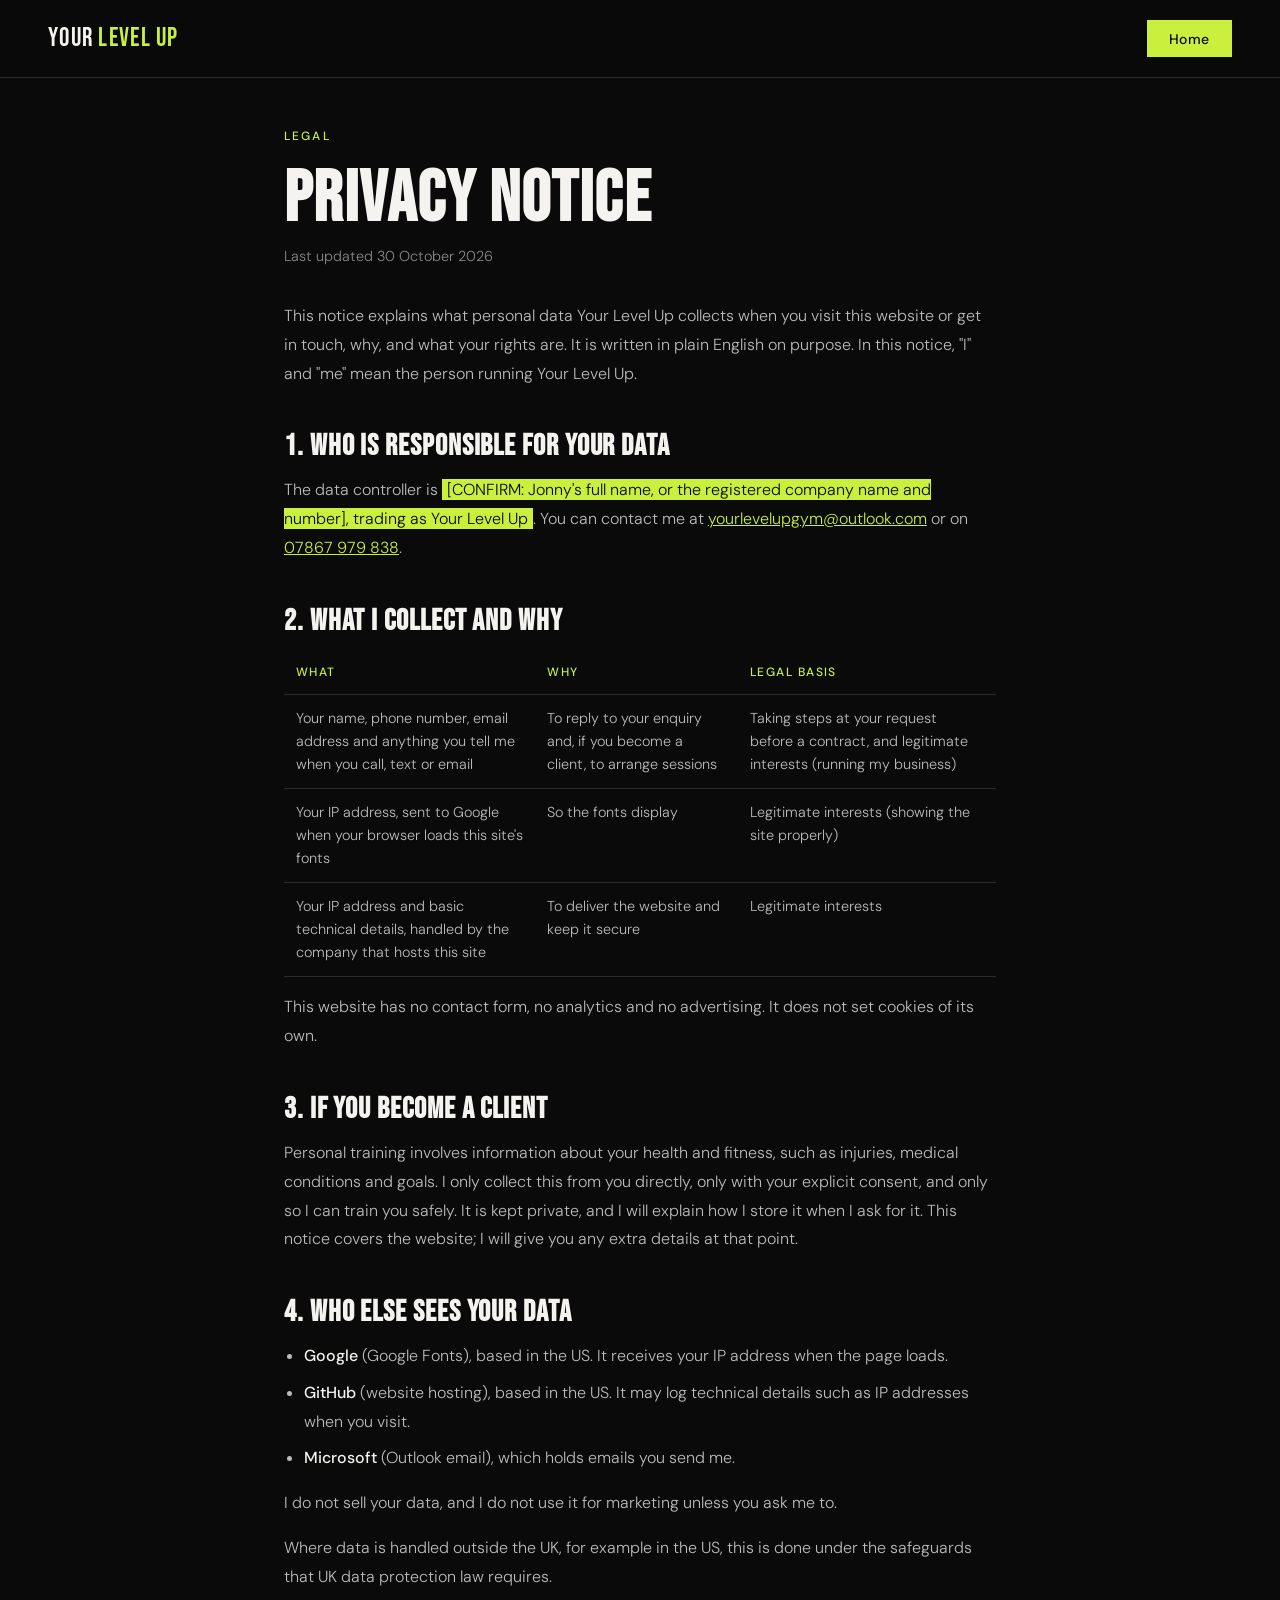
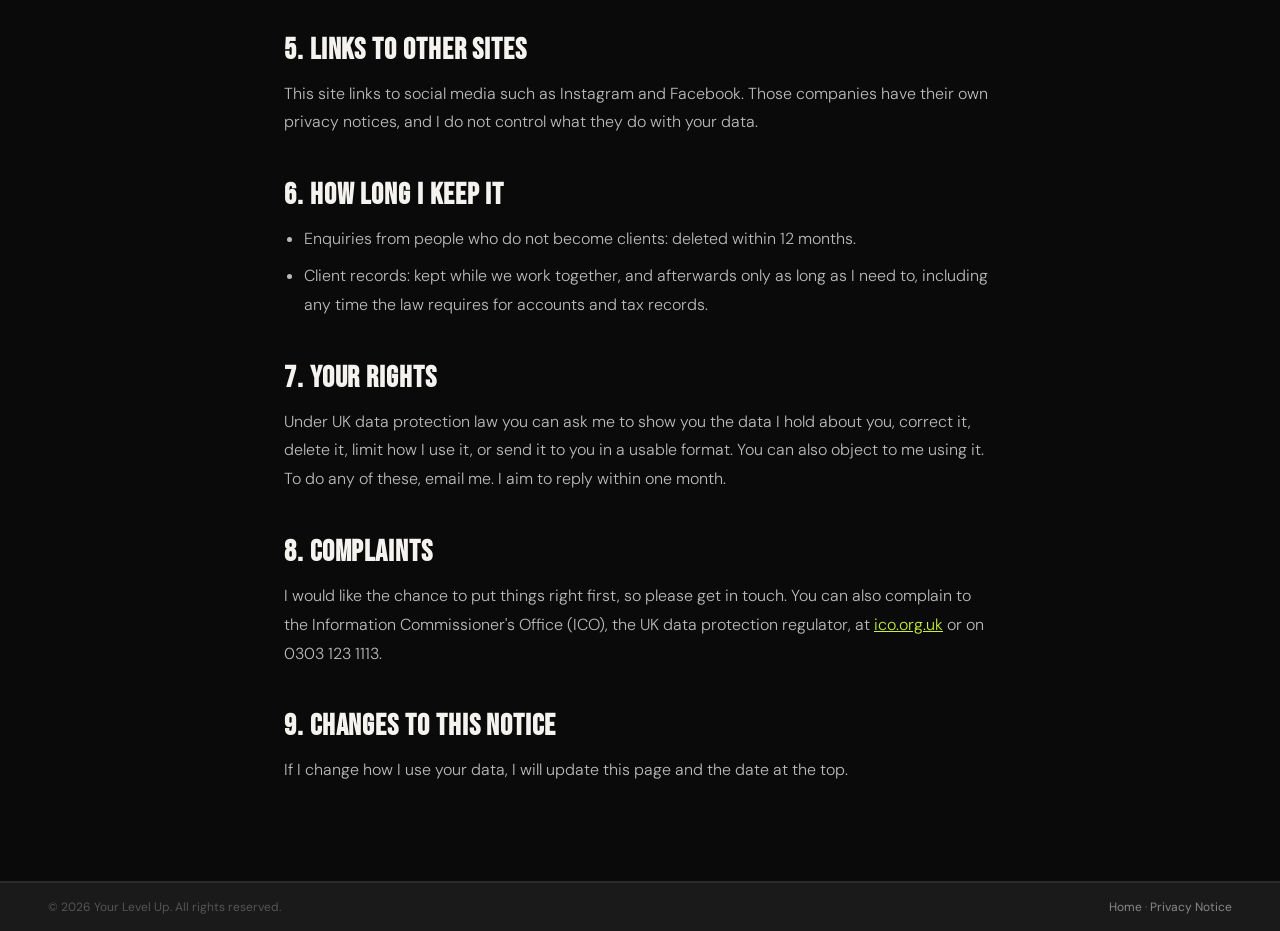
==== privacy.html @ 01226419 "Rebrand to PT" ====
<!DOCTYPE html>
<html lang="en-GB">
<head>
<meta charset="UTF-8">
<meta name="viewport" content="width=device-width, initial-scale=1.0">
<title>Privacy Notice – Your Level Up</title>
<meta name="description" content="How Your Level Up handles your personal data.">
<link rel="stylesheet" href="style.css">
<link href="https://fonts.googleapis.com/css2?family=Bebas+Neue&family=DM+Sans:ital,wght@0,300;0,400;0,500;1,300&display=swap" rel="stylesheet">
</head>
<body>

<nav>
  <a href="index.html" class="nav-logo">YOUR <span>LEVEL UP</span></a>
  <a href="index.html" class="nav-cta">Home</a>
</nav>

<main class="prose">
  <div class="section-tag">Legal</div>
  <h1>Privacy Notice</h1>
  <p class="meta">Last updated 30 October 2026</p>

  <p>This notice explains what personal data Your Level Up collects when you visit this website or get in touch, why, and what your rights are. It is written in plain English on purpose. In this notice, "I" and "me" mean the person running Your Level Up.</p>

  <h2>1. Who is responsible for your data</h2>
  <p>The data controller is <span class="todo">[CONFIRM: Jonny's full name, or the registered company name and number], trading as Your Level Up</span>. You can contact me at <a href="mailto:yourlevelupgym@outlook.com">yourlevelupgym@outlook.com</a> or on <a href="tel:07867979838">07867 979 838</a>.</p>

  <h2>2. What I collect and why</h2>
  <div class="tw">
  <table class="tbl">
    <thead><tr><th>What</th><th>Why</th><th>Legal basis</th></tr></thead>
    <tbody>
      <tr><td>Your name, phone number, email address and anything you tell me when you call, text or email</td><td>To reply to your enquiry and, if you become a client, to arrange sessions</td><td>Taking steps at your request before a contract, and legitimate interests (running my business)</td></tr>
      <tr><td>Your IP address, sent to Google when your browser loads this site's fonts</td><td>So the fonts display</td><td>Legitimate interests (showing the site properly)</td></tr>
      <tr><td>Your IP address and basic technical details, handled by the company that hosts this site</td><td>To deliver the website and keep it secure</td><td>Legitimate interests</td></tr>
    </tbody>
  </table>
  </div>
  <p>This website has no contact form, no analytics and no advertising. It does not set cookies of its own.</p>

  <h2>3. If you become a client</h2>
  <p>Personal training involves information about your health and fitness, such as injuries, medical conditions and goals. I only collect this from you directly, only with your explicit consent, and only so I can train you safely. It is kept private, and I will explain how I store it when I ask for it. This notice covers the website; I will give you any extra details at that point.</p>

  <h2>4. Who else sees your data</h2>
  <ul>
    <li><strong>Google</strong> (Google Fonts), based in the US. It receives your IP address when the page loads.</li>
    <li><strong>GitHub</strong> (website hosting), based in the US. It may log technical details such as IP addresses when you visit.</li>
    <li><strong>Microsoft</strong> (Outlook email), which holds emails you send me.</li>
  </ul>
  <p>I do not sell your data, and I do not use it for marketing unless you ask me to.</p>
  <p>Where data is handled outside the UK, for example in the US, this is done under the safeguards that UK data protection law requires.</p>

  <h2>5. Links to other sites</h2>
  <p>This site links to social media such as Instagram and Facebook. Those companies have their own privacy notices, and I do not control what they do with your data.</p>

  <h2>6. How long I keep it</h2>
  <ul>
    <li>Enquiries from people who do not become clients: deleted within 12 months.</li>
    <li>Client records: kept while we work together, and afterwards only as long as I need to, including any time the law requires for accounts and tax records.</li>
  </ul>

  <h2>7. Your rights</h2>
  <p>Under UK data protection law you can ask me to show you the data I hold about you, correct it, delete it, limit how I use it, or send it to you in a usable format. You can also object to me using it. To do any of these, email me. I aim to reply within one month.</p>

  <h2>8. Complaints</h2>
  <p>I would like the chance to put things right first, so please get in touch. You can also complain to the Information Commissioner's Office (ICO), the UK data protection regulator, at <a href="https://ico.org.uk/make-a-complaint/" target="_blank" rel="noopener noreferrer">ico.org.uk</a> or on 0303 123 1113.</p>

  <h2>9. Changes to this notice</h2>
  <p>If I change how I use your data, I will update this page and the date at the top.</p>
</main>

<footer>
  <div class="footer-bottom">
    <p>© 2026 Your Level Up. All rights reserved.</p>
    <p><a href="index.html">Home</a> · <a href="privacy.html">Privacy Notice</a></p>
  </div>
</footer>

</body>
</html>
---- style.css ----
/* =============================================
   YOUR LEVEL UP — Main Stylesheet
   ============================================= */

*, *::before, *::after {
  margin: 0;
  padding: 0;
  box-sizing: border-box;
}

:root {
  --black: #0a0a0a;
  --white: #f5f3ef;
  --lime: #c8f03c;
  --mid: #1a1a1a;
  --border: #2a2a2a;
}

html { scroll-behavior: smooth; }

body {
  font-family: 'DM Sans', sans-serif;
  background: var(--black);
  color: var(--white);
  overflow-x: hidden;
}

/* =============================================
   MOBILE MENU OVERLAY
   ============================================= */

.mobile-menu {
  display: none;
  position: fixed;
  top: 0;
  left: 0;
  width: 100vw;
  height: 100vh;
  background: #0a0a0a;
  z-index: 999;
  flex-direction: column;
  align-items: center;
  justify-content: center;
  gap: 2rem;
}

.mobile-menu.open {
  display: flex;
}

.mobile-menu a {
  font-family: 'Bebas Neue', sans-serif;
  font-size: 2.5rem;
  color: #aaa;
  text-decoration: none;
  letter-spacing: 0.08em;
  transition: color 0.2s;
}

.mobile-menu a:hover {
  color: var(--white);
}

.mobile-menu-cta {
  background: var(--lime);
  color: var(--black) !important;
  padding: 0.6rem 2rem;
  font-size: 1.8rem !important;
  margin-top: 0.5rem;
}

/* =============================================
   NAVIGATION
   ============================================= */

nav {
  position: fixed;
  top: 0;
  left: 0;
  right: 0;
  z-index: 1000;
  display: flex;
  align-items: center;
  justify-content: space-between;
  padding: 1.25rem 3rem;
  background: rgba(10,10,10,0.95);
  backdrop-filter: blur(8px);
  border-bottom: 1px solid var(--border);
}

.nav-logo {
  font-family: 'Bebas Neue', sans-serif;
  font-size: 1.6rem;
  letter-spacing: 0.05em;
  color: var(--white);
  text-decoration: none;
  line-height: 1;
}

.nav-logo span { color: var(--lime); }

.nav-links {
  display: flex;
  gap: 2rem;
  list-style: none;
}

.nav-links a {
  color: #aaa;
  text-decoration: none;
  font-size: 0.875rem;
  font-weight: 400;
  letter-spacing: 0.03em;
  transition: color 0.2s;
}

.nav-links a:hover { color: var(--white); }

.nav-cta {
  background: var(--lime);
  color: var(--black);
  font-size: 0.875rem;
  font-weight: 500;
  padding: 0.6rem 1.4rem;
  text-decoration: none;
  letter-spacing: 0.03em;
  transition: opacity 0.2s;
}

.nav-cta:hover { opacity: 0.85; }

.nav-hamburger {
  display: none;
  flex-direction: column;
  gap: 5px;
  background: none;
  border: none;
  cursor: pointer;
  padding: 4px;
  z-index: 1001;
  position: relative;
}

.nav-hamburger span {
  display: block;
  width: 24px;
  height: 2px;
  background: var(--white);
  transition: transform 0.3s, opacity 0.3s;
}

.nav-hamburger.active span:nth-child(1) { transform: translateY(7px) rotate(45deg); }
.nav-hamburger.active span:nth-child(2) { opacity: 0; }
.nav-hamburger.active span:nth-child(3) { transform: translateY(-7px) rotate(-45deg); }

/* =============================================
   HERO
   ============================================= */

.hero {
  min-height: 100vh;
  display: flex;
  flex-direction: column;
  justify-content: flex-end;
  padding: 80px 3rem 5rem;
  position: relative;
  overflow: hidden;
  background: var(--black);
}

.hero-bg {
  position: absolute;
  inset: 0;
  background: linear-gradient(135deg, #0a0a0a 40%, #1a1a0a 100%);
}

.hero-grid {
  position: absolute;
  inset: 0;
  background-image:
    linear-gradient(var(--border) 1px, transparent 1px),
    linear-gradient(90deg, var(--border) 1px, transparent 1px);
  background-size: 80px 80px;
  opacity: 0.4;
}

.hero-accent {
  position: absolute;
  top: 20%; right: 5%;
  width: 420px; height: 420px;
  border: 1px solid #2a2a2a;
  transform: rotate(15deg);
  opacity: 0.6;
}

.hero-accent2 {
  position: absolute;
  top: 25%; right: 8%;
  width: 300px; height: 300px;
  border: 1px solid var(--lime);
  transform: rotate(15deg);
  opacity: 0.2;
}

.hero-tag {
  position: relative;
  font-size: 0.8rem;
  letter-spacing: 0.18em;
  color: var(--lime);
  text-transform: uppercase;
  margin-bottom: 1.5rem;
  font-weight: 500;
}

.hero h1 {
  position: relative;
  font-family: 'Bebas Neue', sans-serif;
  font-size: clamp(5rem, 13vw, 12rem);
  line-height: 0.9;
  letter-spacing: 0.02em;
  margin-bottom: 2rem;
}

.hero h1 .line2 { color: var(--lime); display: block; }

.hero-sub {
  position: relative;
  max-width: 480px;
  font-size: 1.05rem;
  color: #aaa;
  line-height: 1.7;
  margin-bottom: 2.5rem;
  font-weight: 300;
}

.hero-btns {
  position: relative;
  display: flex;
  gap: 1rem;
  align-items: center;
}

.hero-scroll {
  position: absolute;
  bottom: 2rem; right: 3rem;
  writing-mode: vertical-rl;
  font-size: 0.7rem;
  letter-spacing: 0.15em;
  color: #555;
  text-transform: uppercase;
}

/* =============================================
   BUTTONS
   ============================================= */

.btn-primary {
  background: var(--lime);
  color: var(--black);
  font-size: 0.9rem;
  font-weight: 500;
  padding: 0.85rem 2rem;
  text-decoration: none;
  letter-spacing: 0.05em;
  text-transform: uppercase;
  transition: opacity 0.2s;
  display: inline-block;
}

.btn-primary:hover { opacity: 0.85; }

.btn-ghost {
  color: var(--white);
  font-size: 0.9rem;
  font-weight: 400;
  text-decoration: none;
  border-bottom: 1px solid #555;
  padding-bottom: 2px;
  letter-spacing: 0.03em;
  transition: border-color 0.2s;
}

.btn-ghost:hover { border-color: var(--white); }

/* =============================================
   STATS STRIP
   ============================================= */

.stats {
  display: grid;
  grid-template-columns: repeat(4, 1fr);
  border-top: 1px solid var(--border);
  border-bottom: 1px solid var(--border);
  background: var(--mid);
}

.stat {
  padding: 2rem;
  border-right: 1px solid var(--border);
  text-align: center;
}

.stat:last-child { border-right: none; }

.stat-num {
  font-family: 'Bebas Neue', sans-serif;
  font-size: 3rem;
  color: var(--lime);
  line-height: 1;
}

.stat-label {
  font-size: 0.8rem;
  color: #888;
  letter-spacing: 0.1em;
  text-transform: uppercase;
  margin-top: 0.25rem;
}

/* =============================================
   ABOUT
   ============================================= */

.about {
  display: grid;
  grid-template-columns: 1fr 1fr;
  min-height: 60vh;
  background: var(--black);
}

.about-text {
  padding: 6rem 4rem;
  display: flex;
  flex-direction: column;
  justify-content: center;
  border-right: 1px solid var(--border);
}

.section-tag {
  font-size: 0.75rem;
  letter-spacing: 0.18em;
  color: var(--lime);
  text-transform: uppercase;
  margin-bottom: 1.25rem;
  font-weight: 500;
}

.section-tag.center { text-align: center; }

.about-text h2 {
  font-family: 'Bebas Neue', sans-serif;
  font-size: 4rem;
  line-height: 1;
  margin-bottom: 1.5rem;
  letter-spacing: 0.02em;
}

.about-text p {
  font-size: 1rem;
  color: #aaa;
  line-height: 1.8;
  font-weight: 300;
  max-width: 420px;
}

.about-visual {
  background: var(--mid);
  display: flex;
  align-items: center;
  justify-content: center;
  position: relative;
  overflow: hidden;
}

.about-visual-inner {
  width: 280px; height: 280px;
  border: 1px solid var(--border);
  transform: rotate(8deg);
  display: flex;
  align-items: center;
  justify-content: center;
  position: relative;
}

.about-visual-inner::before {
  content: '';
  position: absolute;
  inset: 16px;
  border: 1px solid var(--lime);
  opacity: 0.4;
}

.about-icon-text {
  font-family: 'Bebas Neue', sans-serif;
  font-size: 6rem;
  color: var(--lime);
  opacity: 0.15;
  letter-spacing: 0.05em;
  transform: rotate(-8deg);
}

/* =============================================
   SERVICES
   ============================================= */

.services {
  padding: 6rem 3rem;
  background: var(--mid);
}

.services-header {
  display: flex;
  align-items: flex-end;
  justify-content: space-between;
  margin-bottom: 3.5rem;
  border-bottom: 1px solid var(--border);
  padding-bottom: 1.5rem;
}

.services-header h2 {
  font-family: 'Bebas Neue', sans-serif;
  font-size: 3.5rem;
  letter-spacing: 0.02em;
  line-height: 1;
}

.services-grid {
  display: grid;
  grid-template-columns: repeat(3, 1fr);
  gap: 1px;
  background: var(--border);
}

.service-card {
  background: var(--mid);
  padding: 2.5rem;
  transition: background 0.3s;
}

.service-card:hover { background: #222; }

.service-num {
  font-family: 'Bebas Neue', sans-serif;
  font-size: 4rem;
  color: var(--border);
  line-height: 1;
  margin-bottom: 1rem;
}

.service-card h3 {
  font-family: 'Bebas Neue', sans-serif;
  font-size: 1.8rem;
  letter-spacing: 0.03em;
  margin-bottom: 0.75rem;
  color: var(--white);
}

.service-card p {
  font-size: 0.875rem;
  color: #888;
  line-height: 1.7;
  font-weight: 300;
}

.service-tag {
  display: inline-block;
  background: rgba(200,240,60,0.1);
  color: var(--lime);
  font-size: 0.7rem;
  letter-spacing: 0.12em;
  text-transform: uppercase;
  padding: 0.3rem 0.75rem;
  margin-top: 1.25rem;
}

/* =============================================
   PRICING
   ============================================= */

.pricing {
  padding: 6rem 3rem;
  background: var(--black);
}

.pricing-header {
  text-align: center;
  margin-bottom: 4rem;
}

.pricing-header h2 {
  font-family: 'Bebas Neue', sans-serif;
  font-size: 4rem;
  letter-spacing: 0.02em;
  margin-bottom: 0.75rem;
}

.pricing-header p {
  color: #888;
  font-size: 1rem;
  font-weight: 300;
}

.pricing-grid {
  display: grid;
  grid-template-columns: repeat(3, 1fr);
  gap: 1px;
  background: var(--border);
  max-width: 900px;
  margin: 0 auto;
}

.price-card {
  background: var(--black);
  padding: 2.5rem;
  text-align: center;
  transition: background 0.3s;
  position: relative;
}

.price-card.featured { background: var(--lime); }
.price-card.featured * { color: var(--black) !important; }
.price-card:not(.featured):hover { background: #111; }

.price-label {
  font-size: 0.7rem;
  letter-spacing: 0.18em;
  text-transform: uppercase;
  color: #888;
  margin-bottom: 0.75rem;
  font-weight: 500;
}

.price-featured-badge {
  position: absolute;
  top: -1px;
  left: 50%;
  transform: translateX(-50%);
  background: var(--black);
  color: var(--lime);
  font-size: 0.65rem;
  letter-spacing: 0.12em;
  text-transform: uppercase;
  padding: 0.3rem 0.9rem;
  white-space: nowrap;
}

.price-amount {
  font-family: 'Bebas Neue', sans-serif;
  font-size: 4.5rem;
  line-height: 1;
  margin-bottom: 0.25rem;
}

.price-pence { font-size: 1.5rem; }

.price-period {
  font-size: 0.8rem;
  color: #888;
  margin-bottom: 1.75rem;
}

.price-features {
  list-style: none;
  margin-bottom: 2rem;
  text-align: left;
}

.price-features li {
  font-size: 0.875rem;
  color: #aaa;
  padding: 0.5rem 0;
  border-bottom: 1px solid var(--border);
  font-weight: 300;
  display: flex;
  align-items: center;
  gap: 0.5rem;
}

.price-features li::before {
  content: '✓';
  color: var(--lime);
  font-size: 0.75rem;
  flex-shrink: 0;
}

.price-card.featured .price-features li { border-bottom-color: rgba(0,0,0,0.1); }
.price-card.featured .price-features li::before { color: var(--black); }

.price-btn {
  display: block;
  width: 100%;
  padding: 0.85rem;
  font-size: 0.8rem;
  letter-spacing: 0.1em;
  text-transform: uppercase;
  font-weight: 500;
  cursor: pointer;
  border: none;
  transition: opacity 0.2s;
  text-decoration: none;
  text-align: center;
}

.price-btn-outline {
  background: transparent;
  border: 1px solid var(--border) !important;
  color: var(--white);
}

.price-btn-outline:hover { background: var(--mid); }

.price-btn-dark {
  background: var(--black);
  color: var(--lime) !important;
}

.price-btn-dark:hover {
  opacity: 0.85;
  color: var(--lime) !important;
}

/* =============================================
   TESTIMONIALS
   ============================================= */

.testimonials {
  padding: 6rem 3rem;
  background: var(--mid);
  border-top: 1px solid var(--border);
}

.testimonials h2 {
  font-family: 'Bebas Neue', sans-serif;
  font-size: 3.5rem;
  letter-spacing: 0.02em;
  margin-bottom: 3rem;
  text-align: center;
}

.testimonials-grid {
  display: grid;
  grid-template-columns: repeat(3, 1fr);
  gap: 1px;
  background: var(--border);
}

.testimonial {
  background: var(--mid);
  padding: 2.5rem;
}

.testimonial-quote {
  font-size: 0.95rem;
  color: #ccc;
  line-height: 1.8;
  font-weight: 300;
  font-style: italic;
  margin-bottom: 1.5rem;
}

.testimonial-author {
  font-size: 0.8rem;
  letter-spacing: 0.08em;
  text-transform: uppercase;
  color: var(--lime);
  font-weight: 500;
}

.stars {
  color: var(--lime);
  font-size: 0.85rem;
  margin-bottom: 0.75rem;
  letter-spacing: 2px;
}

/* =============================================
   OPENING HOURS
   ============================================= */

.hours {
  padding: 5rem 3rem;
  background: var(--black);
  border-top: 1px solid var(--border);
  display: grid;
  grid-template-columns: 1fr 1fr;
  gap: 4rem;
  align-items: center;
}

.hours-content h2 {
  font-family: 'Bebas Neue', sans-serif;
  font-size: 3.5rem;
  letter-spacing: 0.02em;
  margin-bottom: 1rem;
  line-height: 1;
}

.hours-content p {
  color: #888;
  font-size: 0.95rem;
  line-height: 1.7;
  font-weight: 300;
  max-width: 380px;
  margin-bottom: 2rem;
}

.hours-row {
  display: flex;
  justify-content: space-between;
  padding: 1rem 0;
  border-bottom: 1px solid var(--border);
  font-size: 0.9rem;
}

.hours-row:last-child { border-bottom: none; }
.hours-day { color: #aaa; font-weight: 300; }
.hours-time { color: var(--white); font-weight: 500; }
.hours-time.highlight { color: var(--lime); }

/* =============================================
   FOOTER
   ============================================= */

footer {
  background: var(--mid);
  border-top: 1px solid var(--border);
}

.footer-inner {
  display: grid;
  grid-template-columns: 2fr 1fr 1fr;
  gap: 3rem;
  padding: 3rem;
}

.footer-brand p {
  font-size: 0.875rem;
  color: #666;
  line-height: 1.7;
  font-weight: 300;
  max-width: 280px;
  margin-top: 0.75rem;
}

.footer-col h4 {
  font-size: 0.7rem;
  letter-spacing: 0.15em;
  text-transform: uppercase;
  color: #555;
  margin-bottom: 1rem;
  font-weight: 500;
}

.footer-col ul { list-style: none; }
.footer-col li { margin-bottom: 0.5rem; }

.footer-col a {
  color: #888;
  font-size: 0.875rem;
  text-decoration: none;
  transition: color 0.2s;
}

.footer-col a:hover { color: var(--white); }

.footer-bottom {
  background: var(--mid);
  border-top: 1px solid var(--border);
  padding: 1rem 3rem;
  display: flex;
  justify-content: space-between;
  align-items: center;
}

.footer-bottom p { font-size: 0.75rem; color: #555; }
.footer-bottom a { color: #888; text-decoration: none; }
.footer-bottom a:hover { color: var(--white); }

/* =============================================
   PRIVACY / TEXT PAGES
   ============================================= */

.prose {
  max-width: 760px;
  margin: 0 auto;
  padding: 8rem 1.5rem 5rem;
}

.prose h1 {
  font-family: 'Bebas Neue', sans-serif;
  font-size: clamp(3rem, 8vw, 4.5rem);
  letter-spacing: 0.02em;
  line-height: 1;
  margin-bottom: 0.5rem;
}

.prose h2 {
  font-family: 'Bebas Neue', sans-serif;
  font-size: 1.9rem;
  letter-spacing: 0.03em;
  margin: 2.5rem 0 0.75rem;
}

.prose p, .prose li {
  color: #bbb;
  font-weight: 300;
  line-height: 1.8;
  font-size: 1rem;
}

.prose p { margin-bottom: 1rem; }
.prose ul { padding-left: 1.25rem; margin-bottom: 1rem; }
.prose li { margin-bottom: 0.5rem; }
.prose strong { color: var(--white); font-weight: 500; }
.prose a { color: var(--lime); }
.prose .meta { color: #888; font-size: 0.9rem; margin-bottom: 2rem; }

.tw { overflow-x: auto; margin-bottom: 1rem; }

.tbl {
  width: 100%;
  min-width: 560px;
  border-collapse: collapse;
  font-size: 0.9rem;
}

.tbl th, .tbl td {
  text-align: left;
  vertical-align: top;
  padding: 0.75rem;
  border-bottom: 1px solid var(--border);
  color: #bbb;
  font-weight: 300;
  line-height: 1.6;
}

.tbl th { color: var(--lime); font-weight: 500; font-size: 0.75rem; letter-spacing: 0.12em; text-transform: uppercase; }

.todo { background: var(--lime); color: var(--black); padding: 0 0.3rem; }

/* =============================================
   RESPONSIVE — TABLET (max 900px)
   ============================================= */

@media (max-width: 900px) {

  nav { padding: 1rem 1.5rem; }

  .nav-links { display: none; }
  .nav-cta-desktop { display: none; }
  .nav-hamburger { display: flex; }

  .hero { padding: 80px 1.5rem 4rem; }

  .stats { grid-template-columns: repeat(2, 1fr); }
  .stat:nth-child(2) { border-right: none; }
  .stat:nth-child(3) { border-top: 1px solid var(--border); }
  .stat:nth-child(4) { border-top: 1px solid var(--border); border-right: none; }

  .about { grid-template-columns: 1fr; min-height: auto; }
  .about-text { padding: 4rem 1.5rem; border-right: none; border-bottom: 1px solid var(--border); }
  .about-visual { min-height: 280px; }

  .services { padding: 4rem 1.5rem; }
  .services-header { flex-direction: column; align-items: flex-start; gap: 1rem; }
  .services-grid { grid-template-columns: repeat(2, 1fr); }

  .pricing { padding: 4rem 1.5rem; }
  .pricing-grid { grid-template-columns: 1fr; max-width: 420px; }
  .price-card.featured { order: -1; }

  .testimonials { padding: 4rem 1.5rem; }
  .testimonials-grid { grid-template-columns: 1fr; }

  .hours { grid-template-columns: 1fr; padding: 4rem 1.5rem; gap: 2.5rem; }

  .footer-inner { grid-template-columns: 1fr 1fr; gap: 2rem; padding: 2rem 1.5rem; }
  .footer-brand { grid-column: 1 / -1; }
  .footer-bottom { padding: 1rem 1.5rem; flex-direction: column; gap: 0.5rem; text-align: center; }
}

/* =============================================
   RESPONSIVE — MOBILE (max 600px)
   ============================================= */

@media (max-width: 600px) {

  .nav-logo { font-size: 1.35rem; white-space: nowrap; }
  .nav-cta { white-space: nowrap; padding: 0.5rem 1rem; }

  .hero { padding: 80px 1.25rem 3.5rem; }
  .hero h1 { font-size: clamp(3.5rem, 22vw, 6rem); }
  .hero-sub { font-size: 0.9rem; }
  .hero-btns { flex-direction: column; align-items: flex-start; gap: 1.25rem; }
  .hero-scroll { display: none; }

  .stat { padding: 1.5rem 1rem; }
  .stat-num { font-size: 2.25rem; }

  .about-text { padding: 3rem 1.25rem; }
  .about-text h2 { font-size: 3rem; }

  .services { padding: 3rem 1.25rem; }
  .services-header h2 { font-size: 2.75rem; }
  .services-grid { grid-template-columns: 1fr; }
  .service-card { padding: 2rem 1.25rem; }

  .pricing { padding: 3rem 1.25rem; }
  .pricing-header h2 { font-size: 3rem; }
  .pricing-grid { max-width: 100%; }
  .price-card { padding: 2rem 1.25rem; }

  .testimonials { padding: 3rem 1.25rem; }
  .testimonials h2 { font-size: 2.75rem; }
  .testimonial { padding: 2rem 1.25rem; }

  .hours { padding: 3rem 1.25rem; }
  .hours-content h2 { font-size: 2.75rem; }

  .footer-inner { grid-template-columns: 1fr; padding: 2rem 1.25rem; }
  .footer-bottom { padding: 1rem 1.25rem; }
}
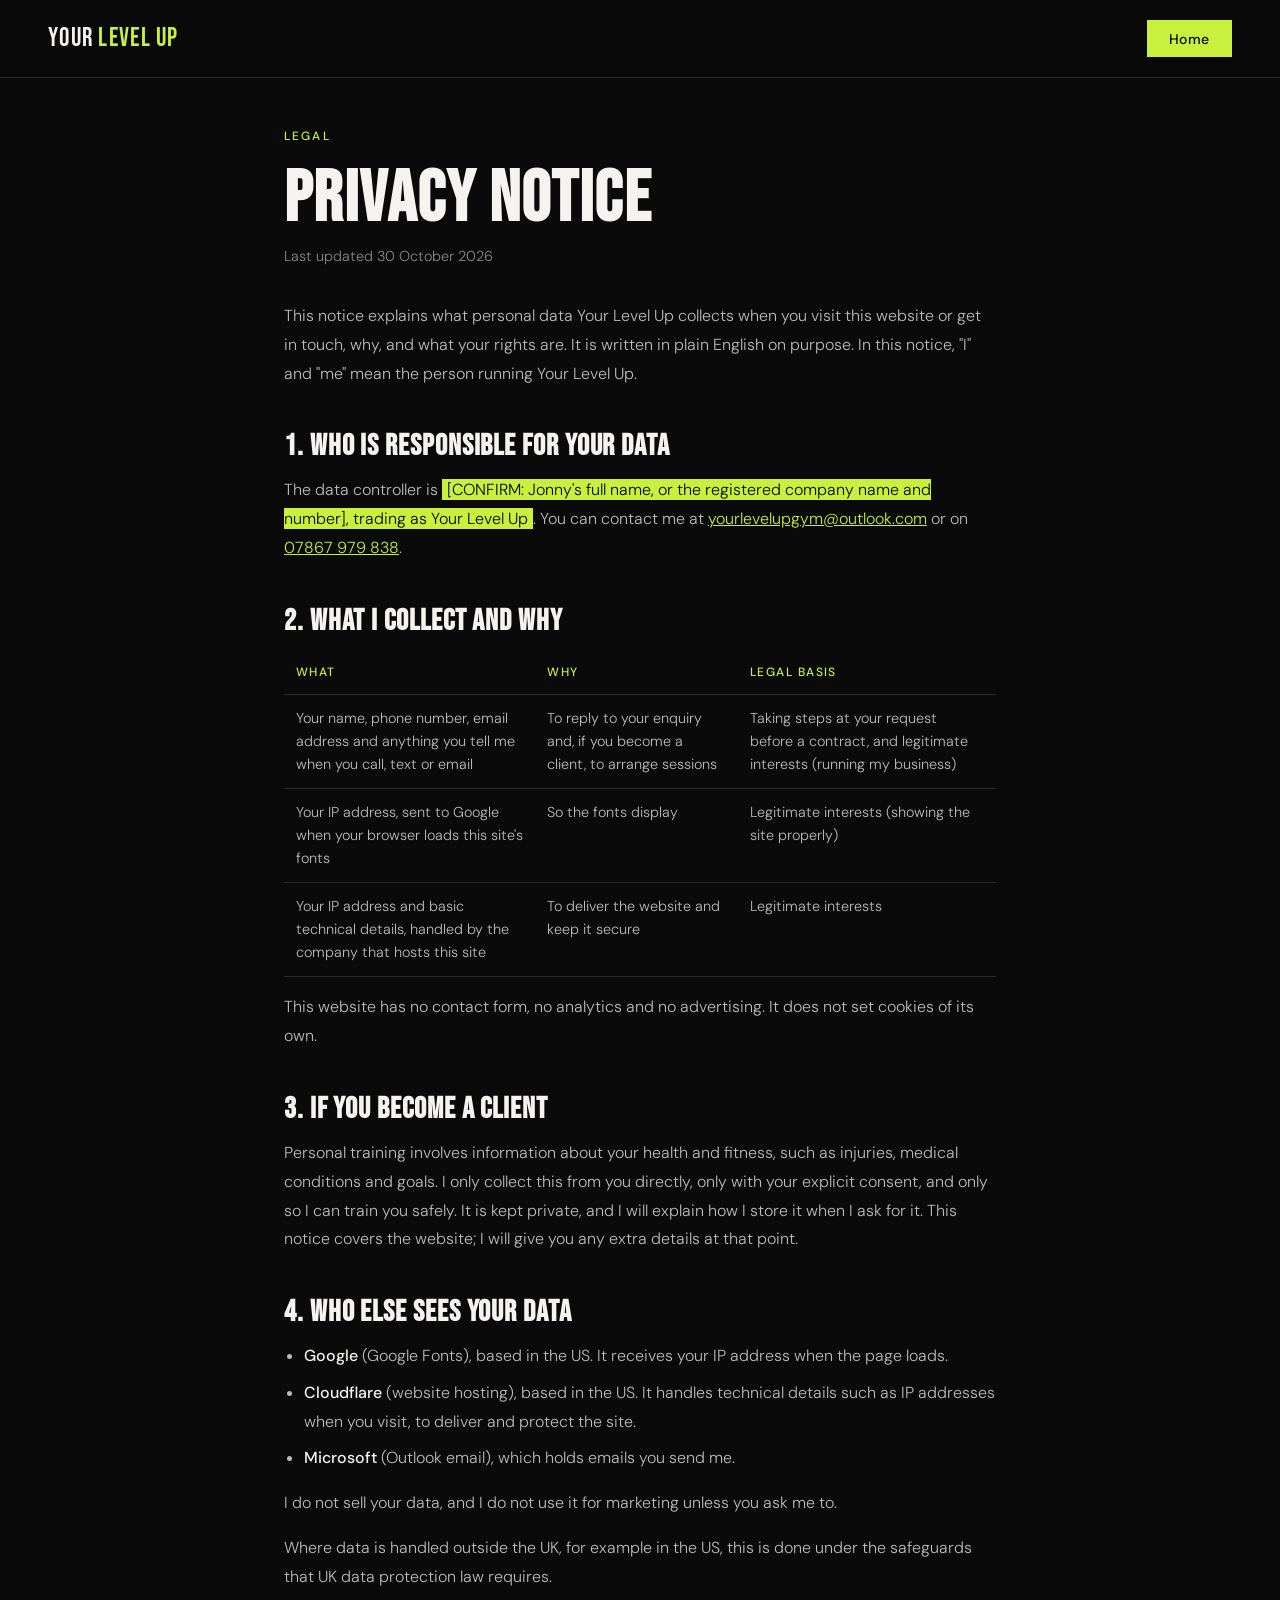
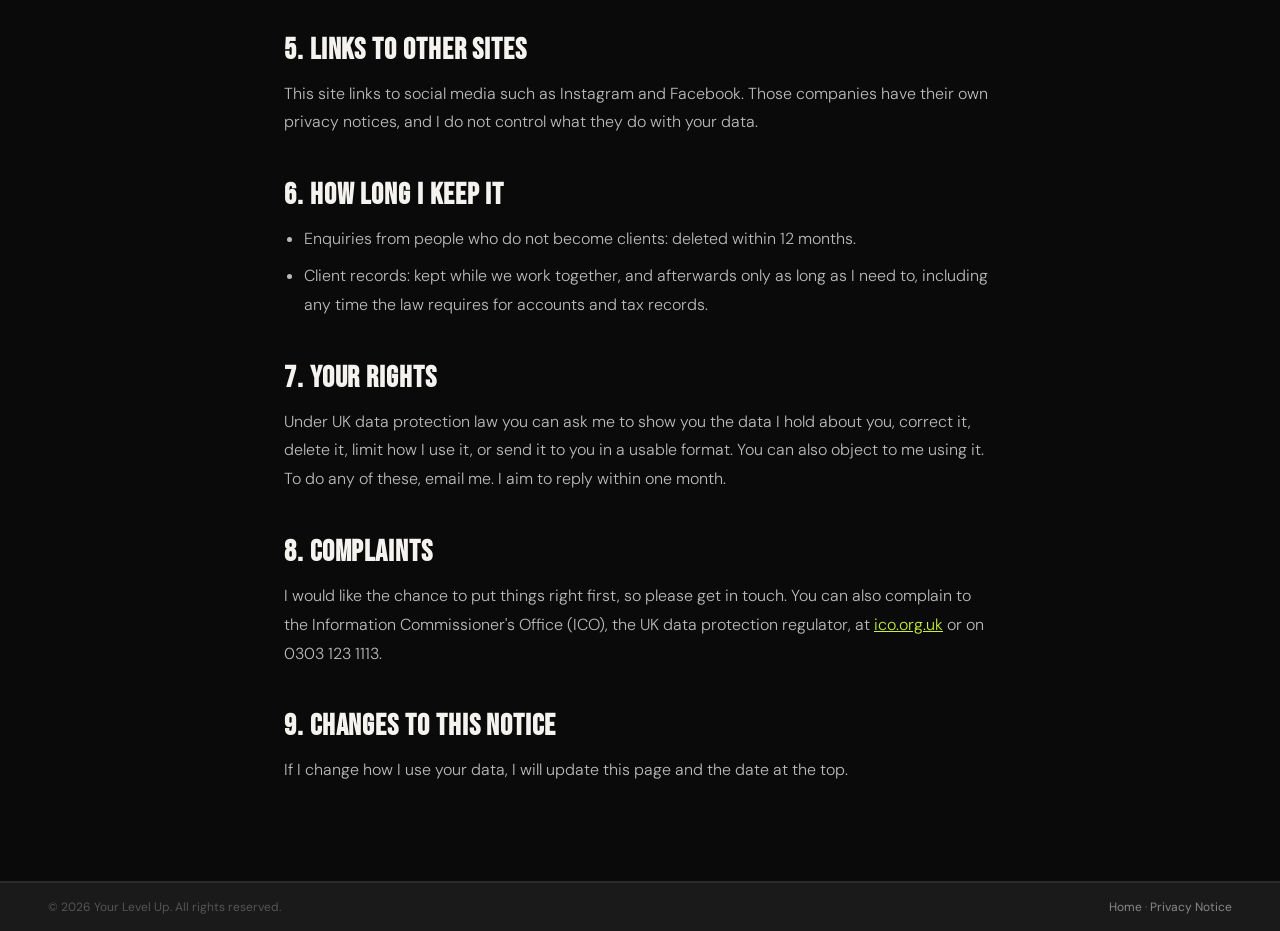
==== commit bd038c95: "Privacy update" ====
--- a/privacy.html
+++ b/privacy.html
@@ -44,7 +44,7 @@
   <h2>4. Who else sees your data</h2>
   <ul>
     <li><strong>Google</strong> (Google Fonts), based in the US. It receives your IP address when the page loads.</li>
-    <li><strong>GitHub</strong> (website hosting), based in the US. It may log technical details such as IP addresses when you visit.</li>
+    <li><strong>Cloudflare</strong> (website hosting), based in the US. It handles technical details such as IP addresses when you visit, to deliver and protect the site.</li>
     <li><strong>Microsoft</strong> (Outlook email), which holds emails you send me.</li>
   </ul>
   <p>I do not sell your data, and I do not use it for marketing unless you ask me to.</p>
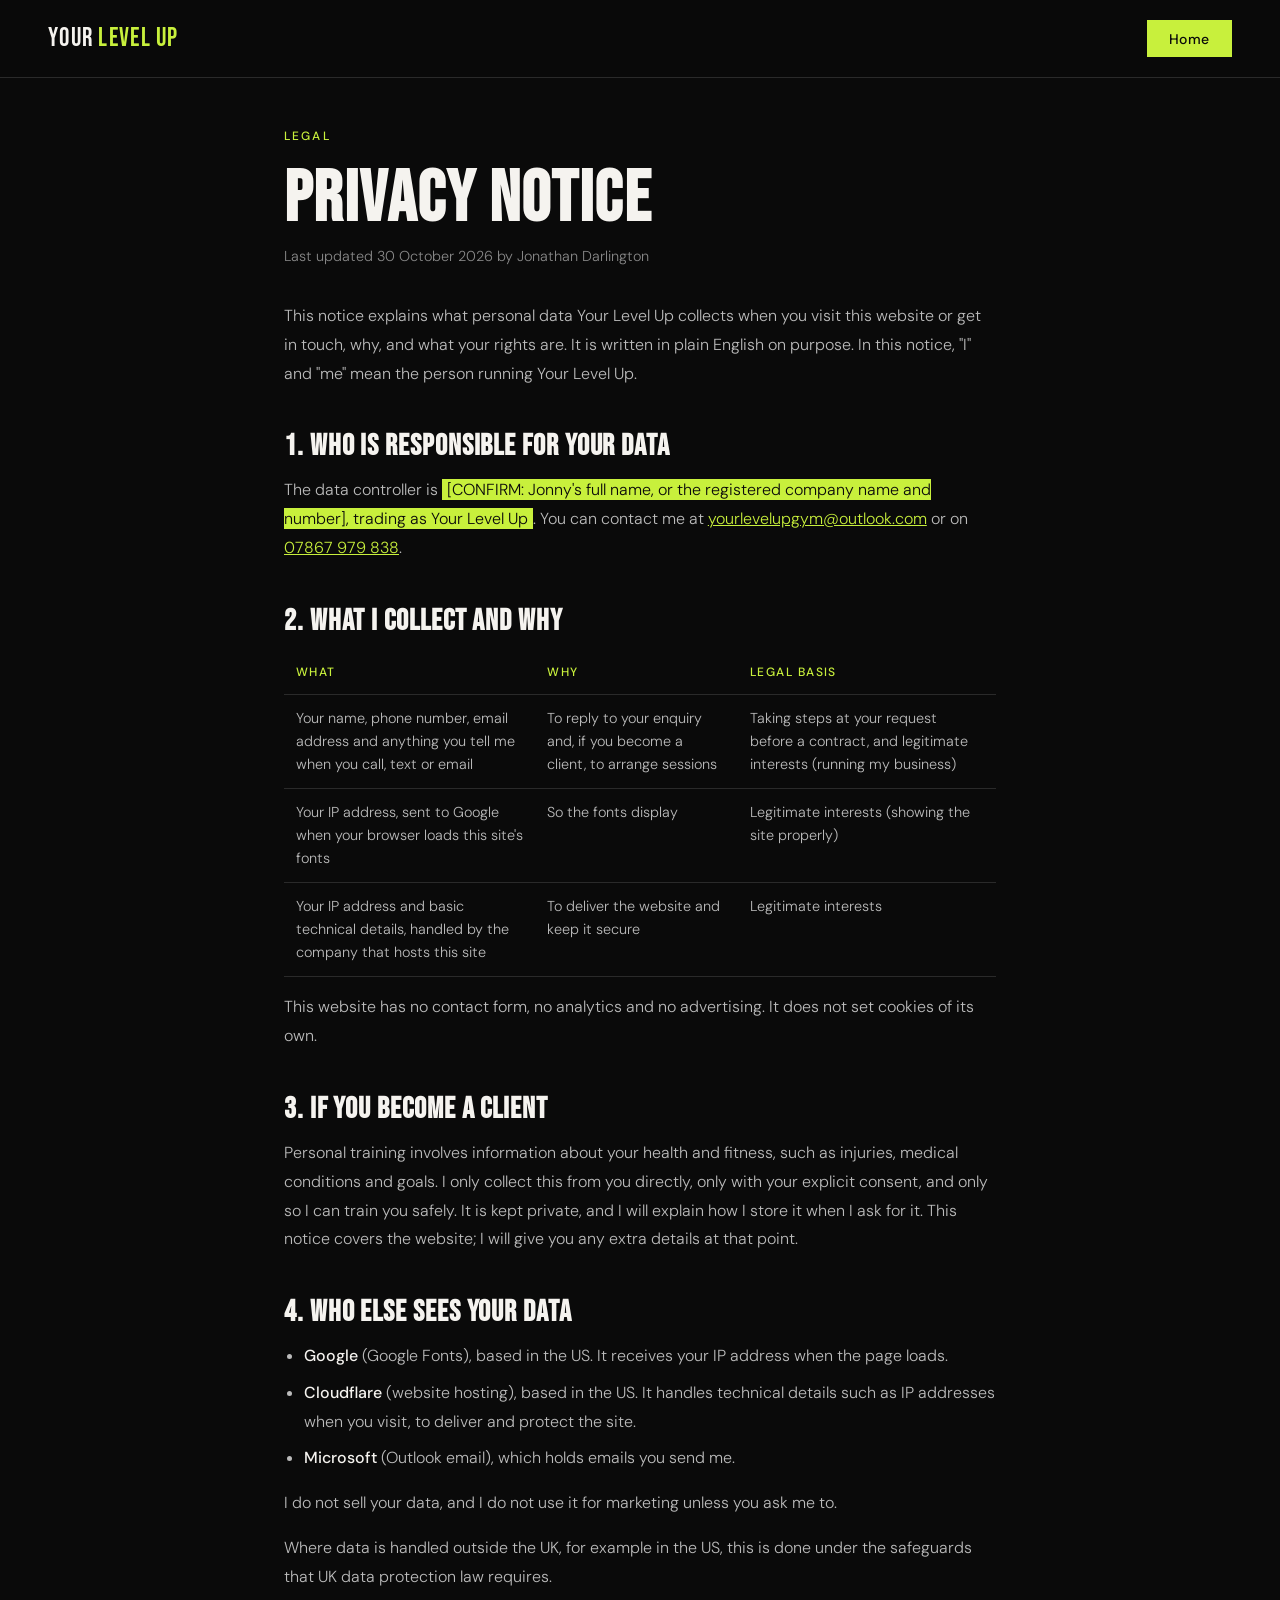
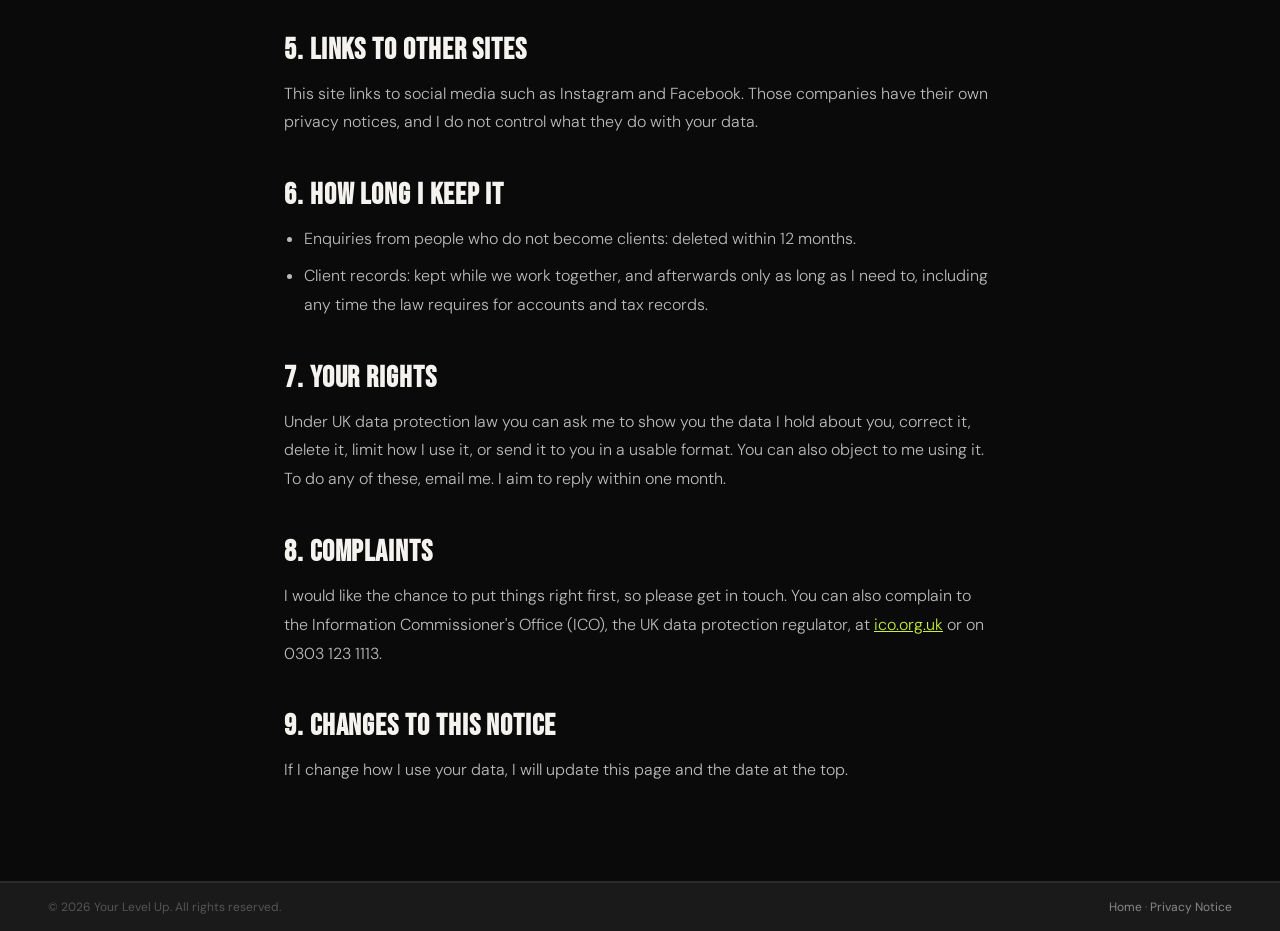
==== commit f2ddb0f6: "Privacy 2" ====
--- a/privacy.html
+++ b/privacy.html
@@ -18,7 +18,7 @@
 <main class="prose">
   <div class="section-tag">Legal</div>
   <h1>Privacy Notice</h1>
-  <p class="meta">Last updated 30 October 2026</p>
+  <p class="meta">Last updated 30 October 2026 by Jonathan Darlington</p>
 
   <p>This notice explains what personal data Your Level Up collects when you visit this website or get in touch, why, and what your rights are. It is written in plain English on purpose. In this notice, "I" and "me" mean the person running Your Level Up.</p>
 
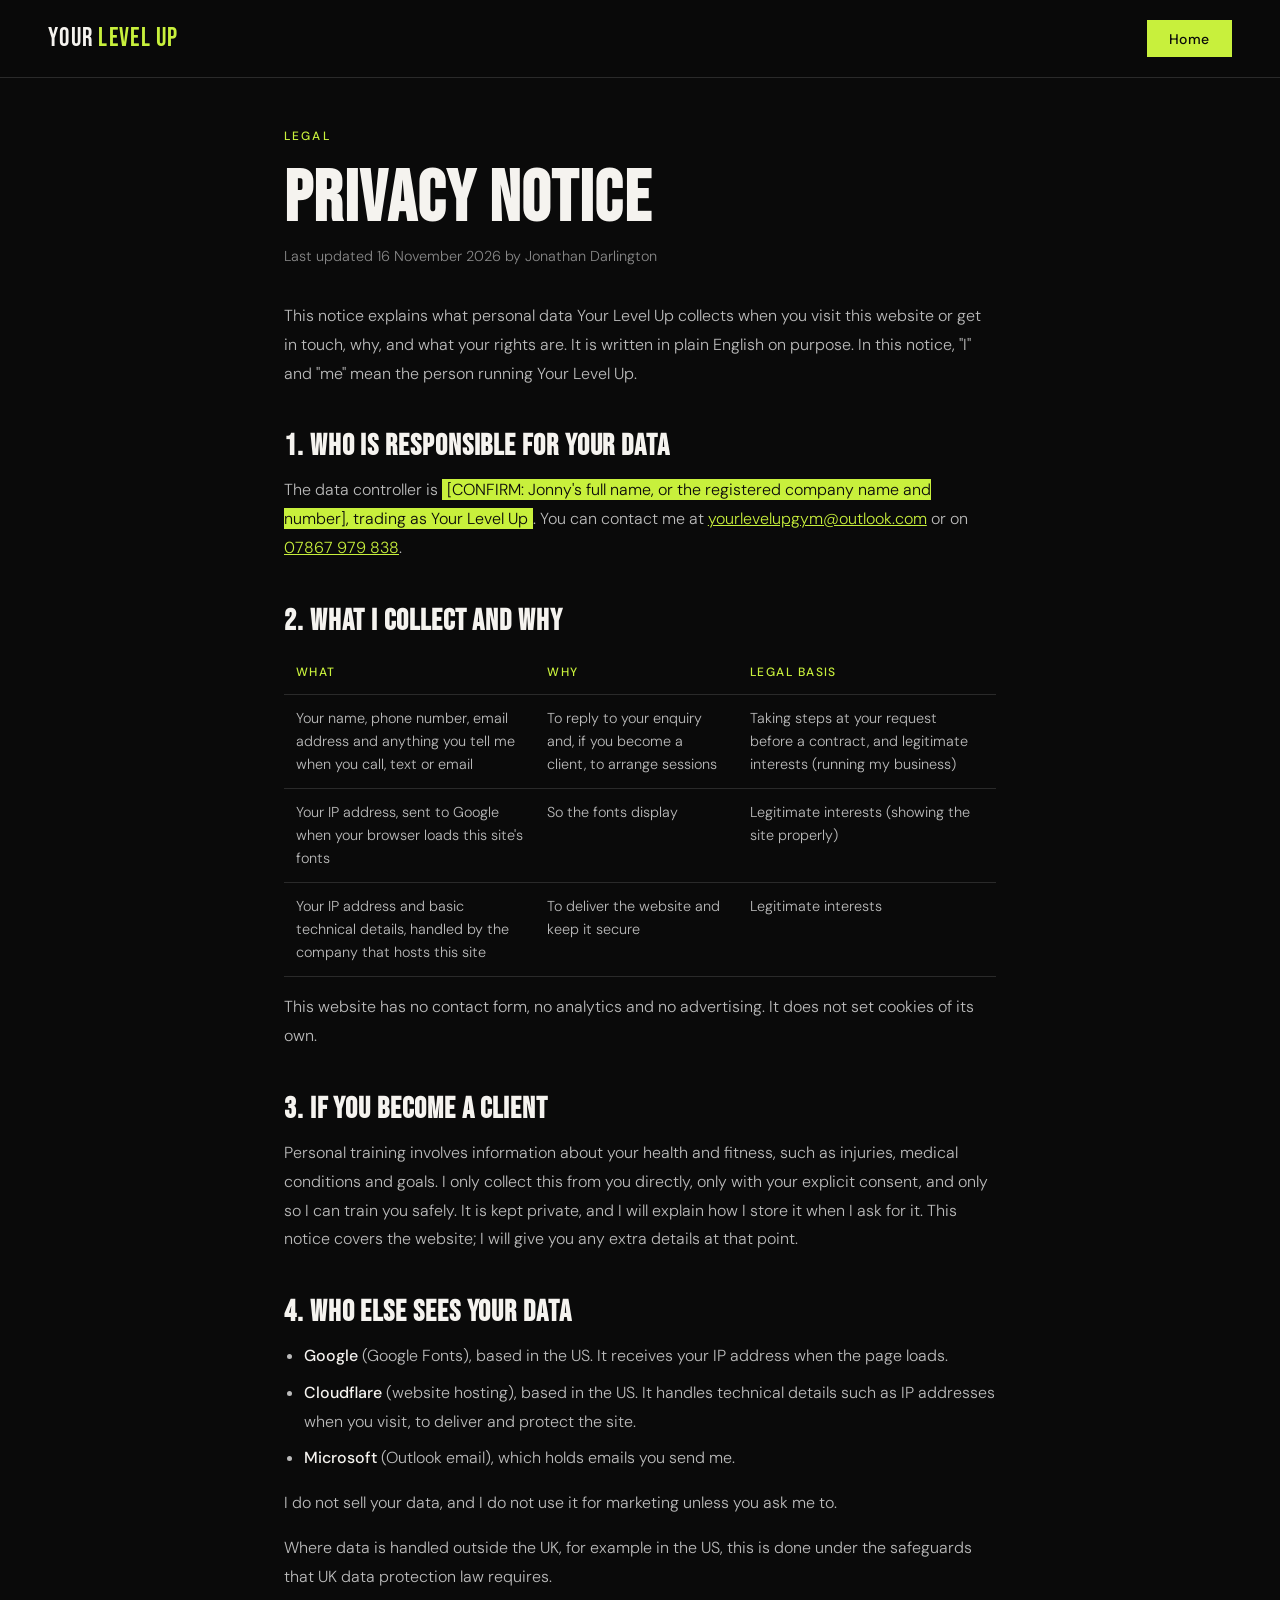
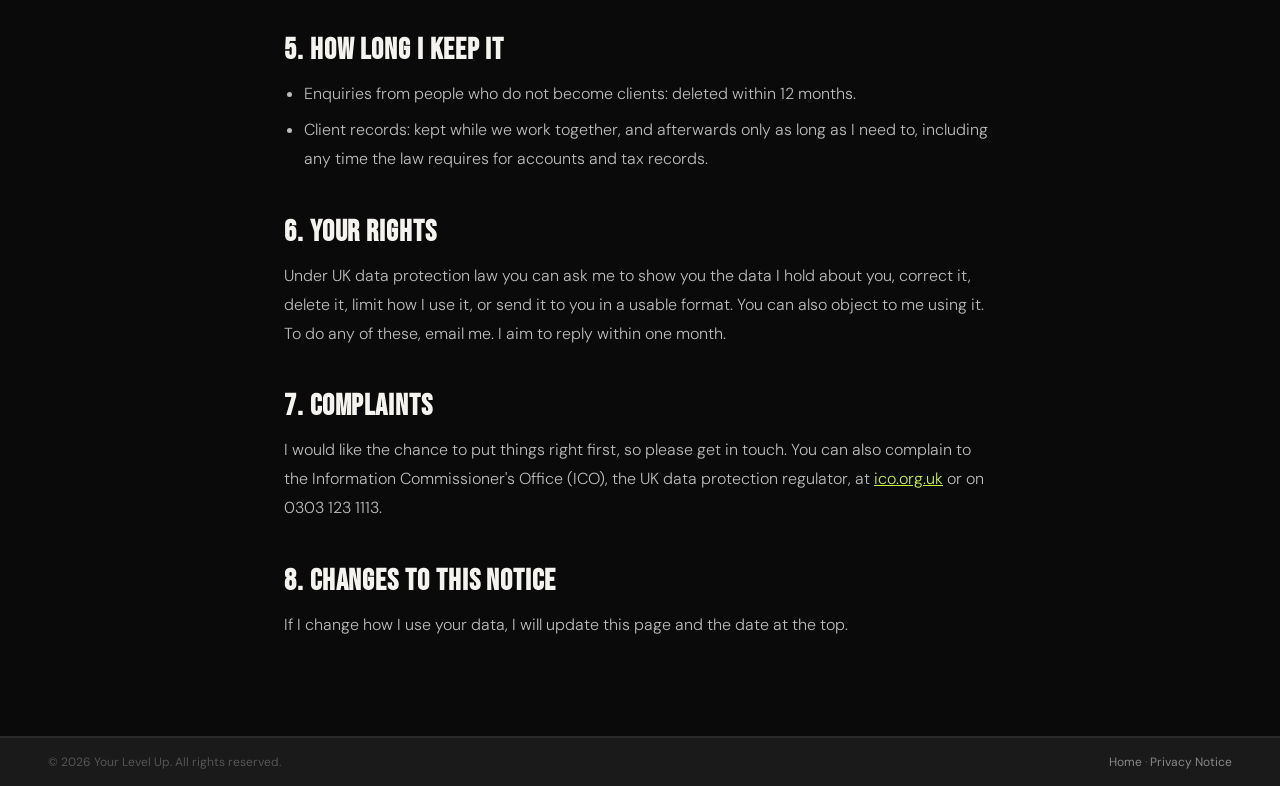
==== commit 1bce7726: "Replace homepage with 'looking for premises' holding page Update privacy notice date and remove the " ====
--- a/privacy.html
+++ b/privacy.html
@@ -18,7 +18,7 @@
 <main class="prose">
   <div class="section-tag">Legal</div>
   <h1>Privacy Notice</h1>
-  <p class="meta">Last updated 30 October 2026 by Jonathan Darlington</p>
+  <p class="meta">Last updated 16 November 2026 by Jonathan Darlington</p>
 
   <p>This notice explains what personal data Your Level Up collects when you visit this website or get in touch, why, and what your rights are. It is written in plain English on purpose. In this notice, "I" and "me" mean the person running Your Level Up.</p>
 
@@ -50,22 +50,19 @@
   <p>I do not sell your data, and I do not use it for marketing unless you ask me to.</p>
   <p>Where data is handled outside the UK, for example in the US, this is done under the safeguards that UK data protection law requires.</p>
 
-  <h2>5. Links to other sites</h2>
-  <p>This site links to social media such as Instagram and Facebook. Those companies have their own privacy notices, and I do not control what they do with your data.</p>
-
-  <h2>6. How long I keep it</h2>
+  <h2>5. How long I keep it</h2>
   <ul>
     <li>Enquiries from people who do not become clients: deleted within 12 months.</li>
     <li>Client records: kept while we work together, and afterwards only as long as I need to, including any time the law requires for accounts and tax records.</li>
   </ul>
 
-  <h2>7. Your rights</h2>
+  <h2>6. Your rights</h2>
   <p>Under UK data protection law you can ask me to show you the data I hold about you, correct it, delete it, limit how I use it, or send it to you in a usable format. You can also object to me using it. To do any of these, email me. I aim to reply within one month.</p>
 
-  <h2>8. Complaints</h2>
+  <h2>7. Complaints</h2>
   <p>I would like the chance to put things right first, so please get in touch. You can also complain to the Information Commissioner's Office (ICO), the UK data protection regulator, at <a href="https://ico.org.uk/make-a-complaint/" target="_blank" rel="noopener noreferrer">ico.org.uk</a> or on 0303 123 1113.</p>
 
-  <h2>9. Changes to this notice</h2>
+  <h2>8. Changes to this notice</h2>
   <p>If I change how I use your data, I will update this page and the date at the top.</p>
 </main>
 
